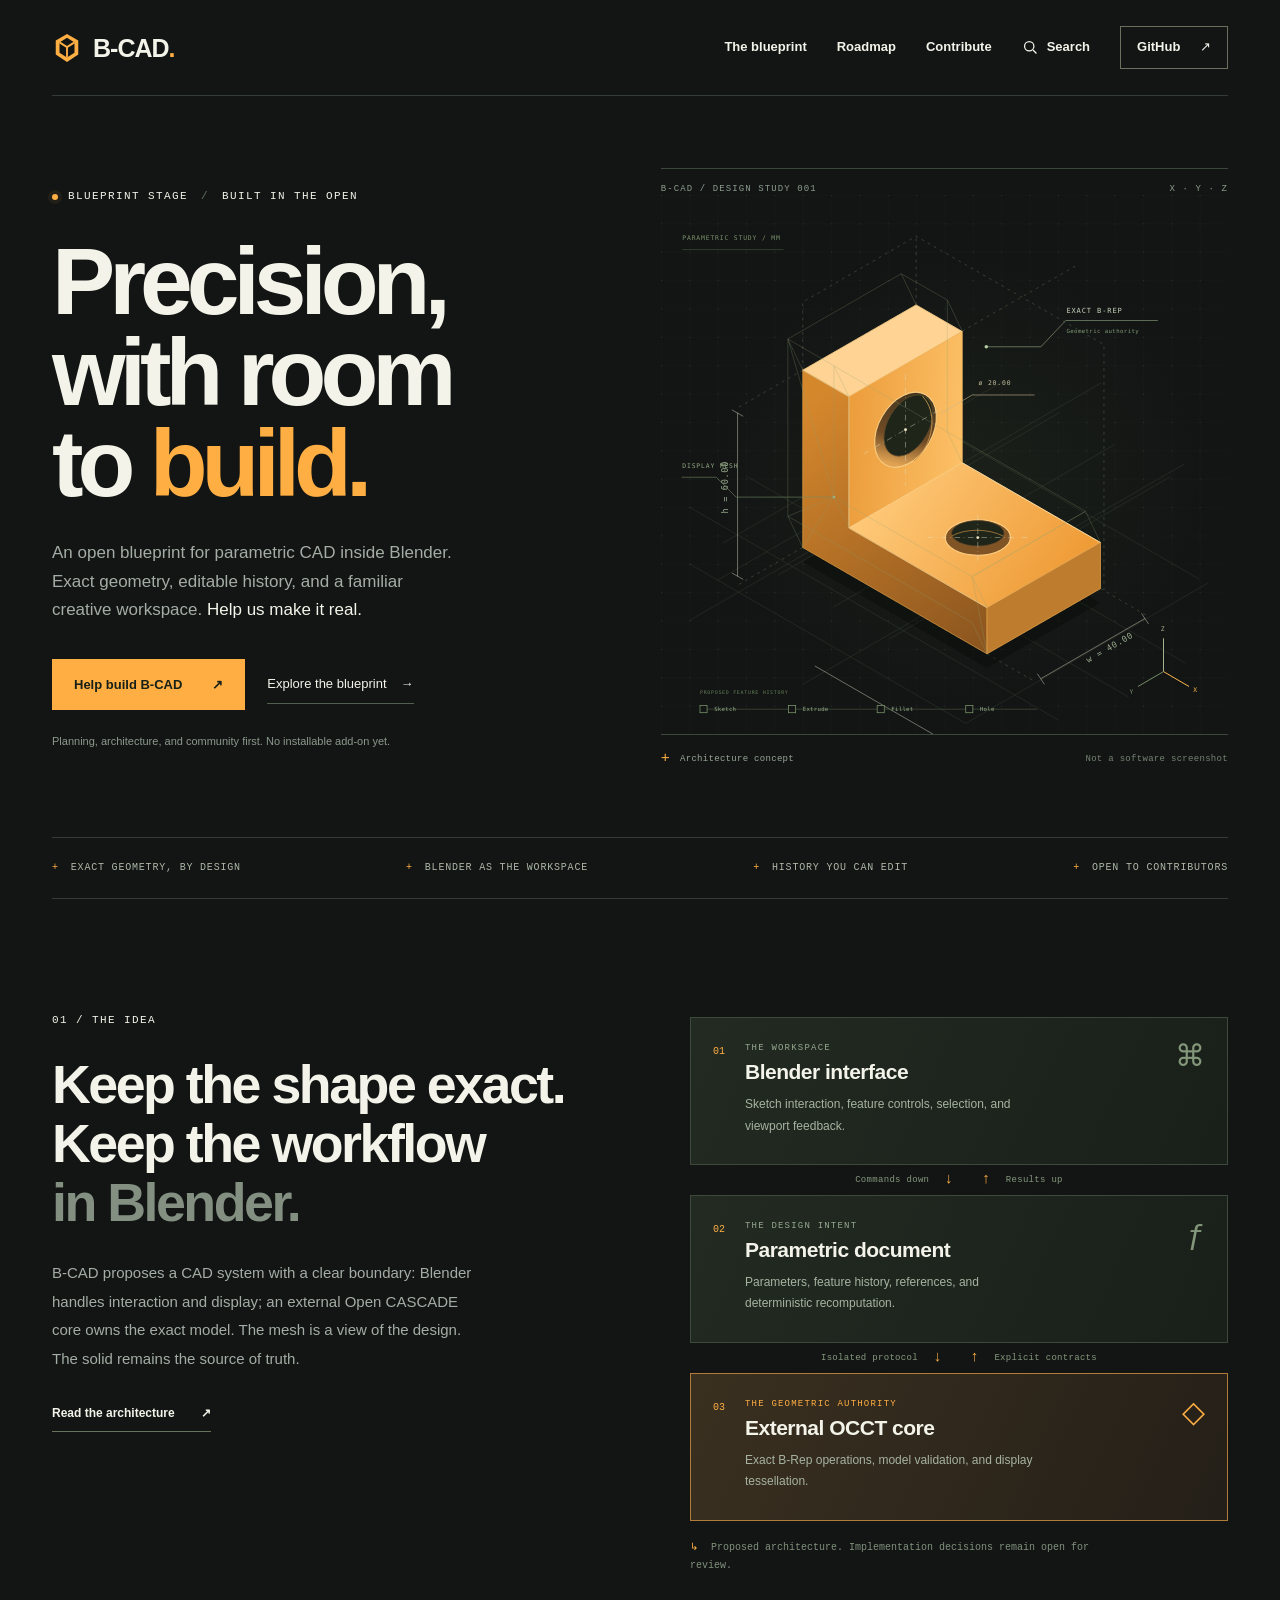
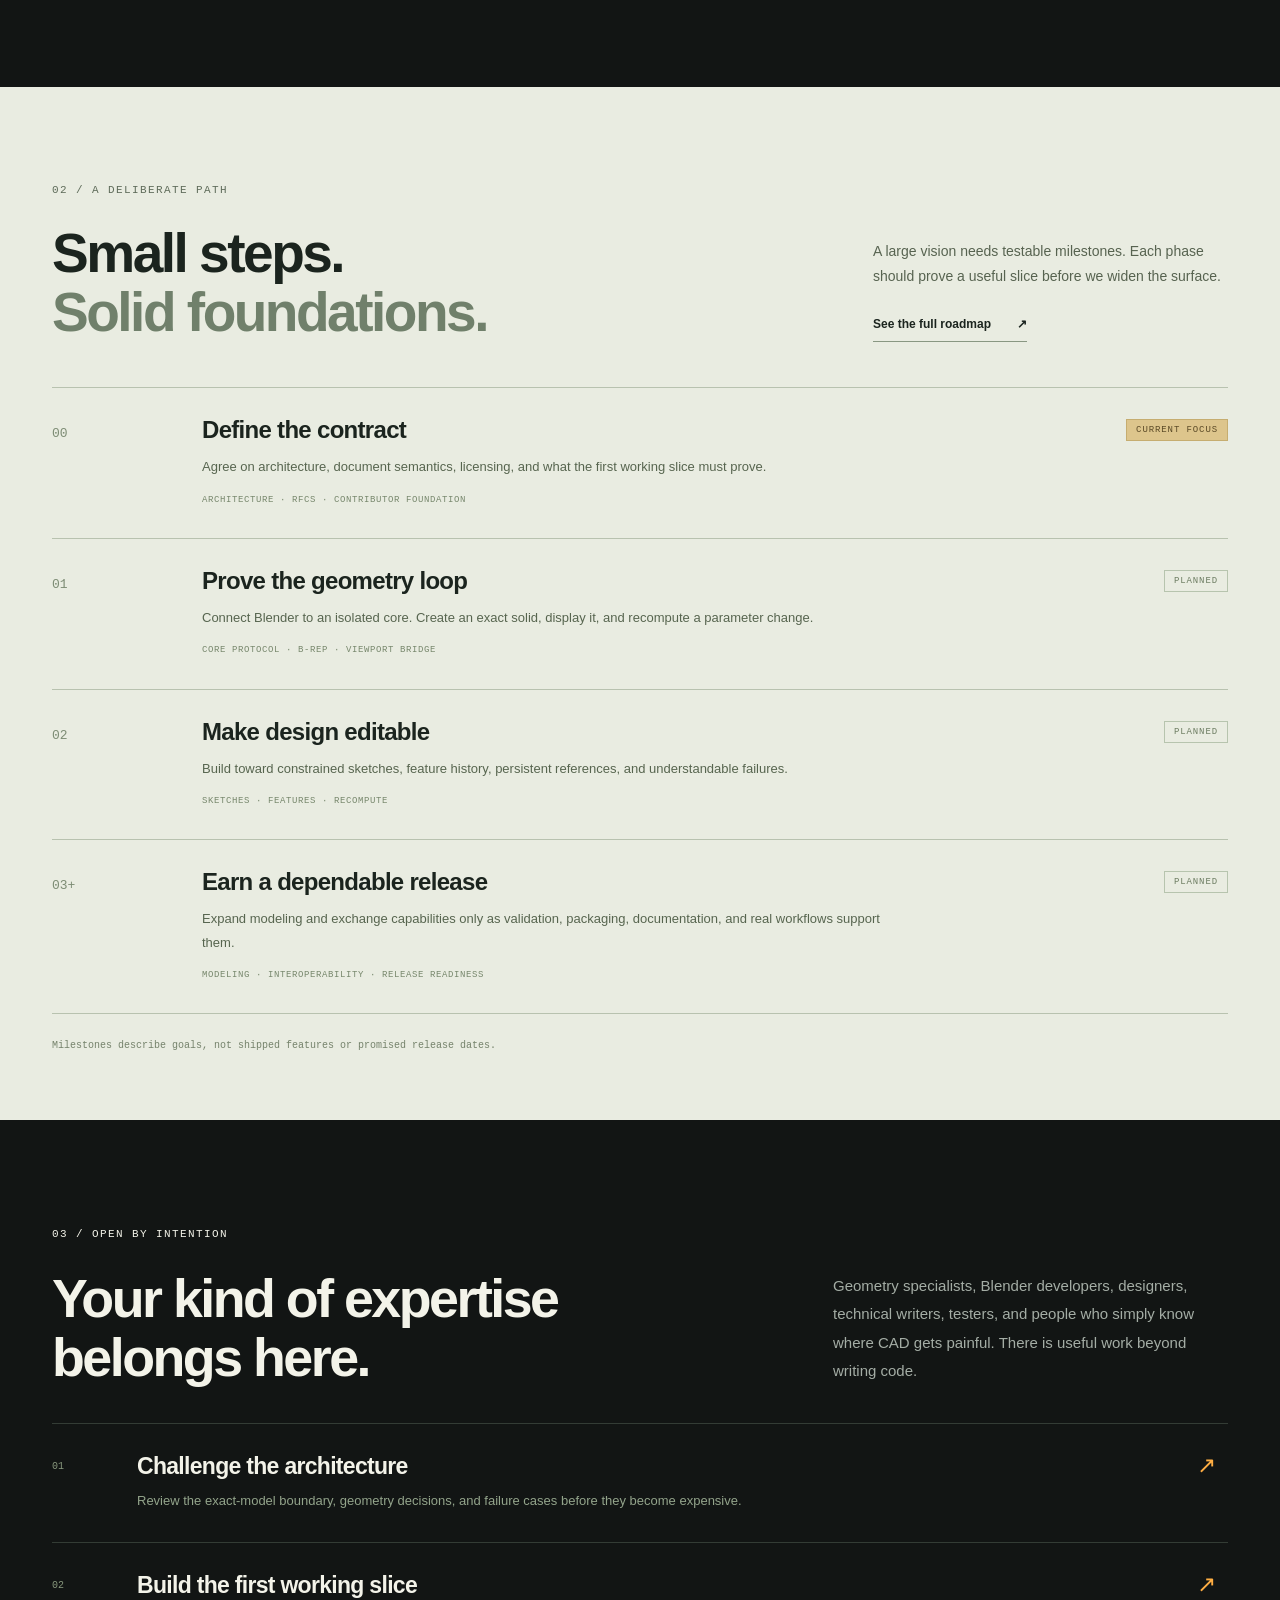
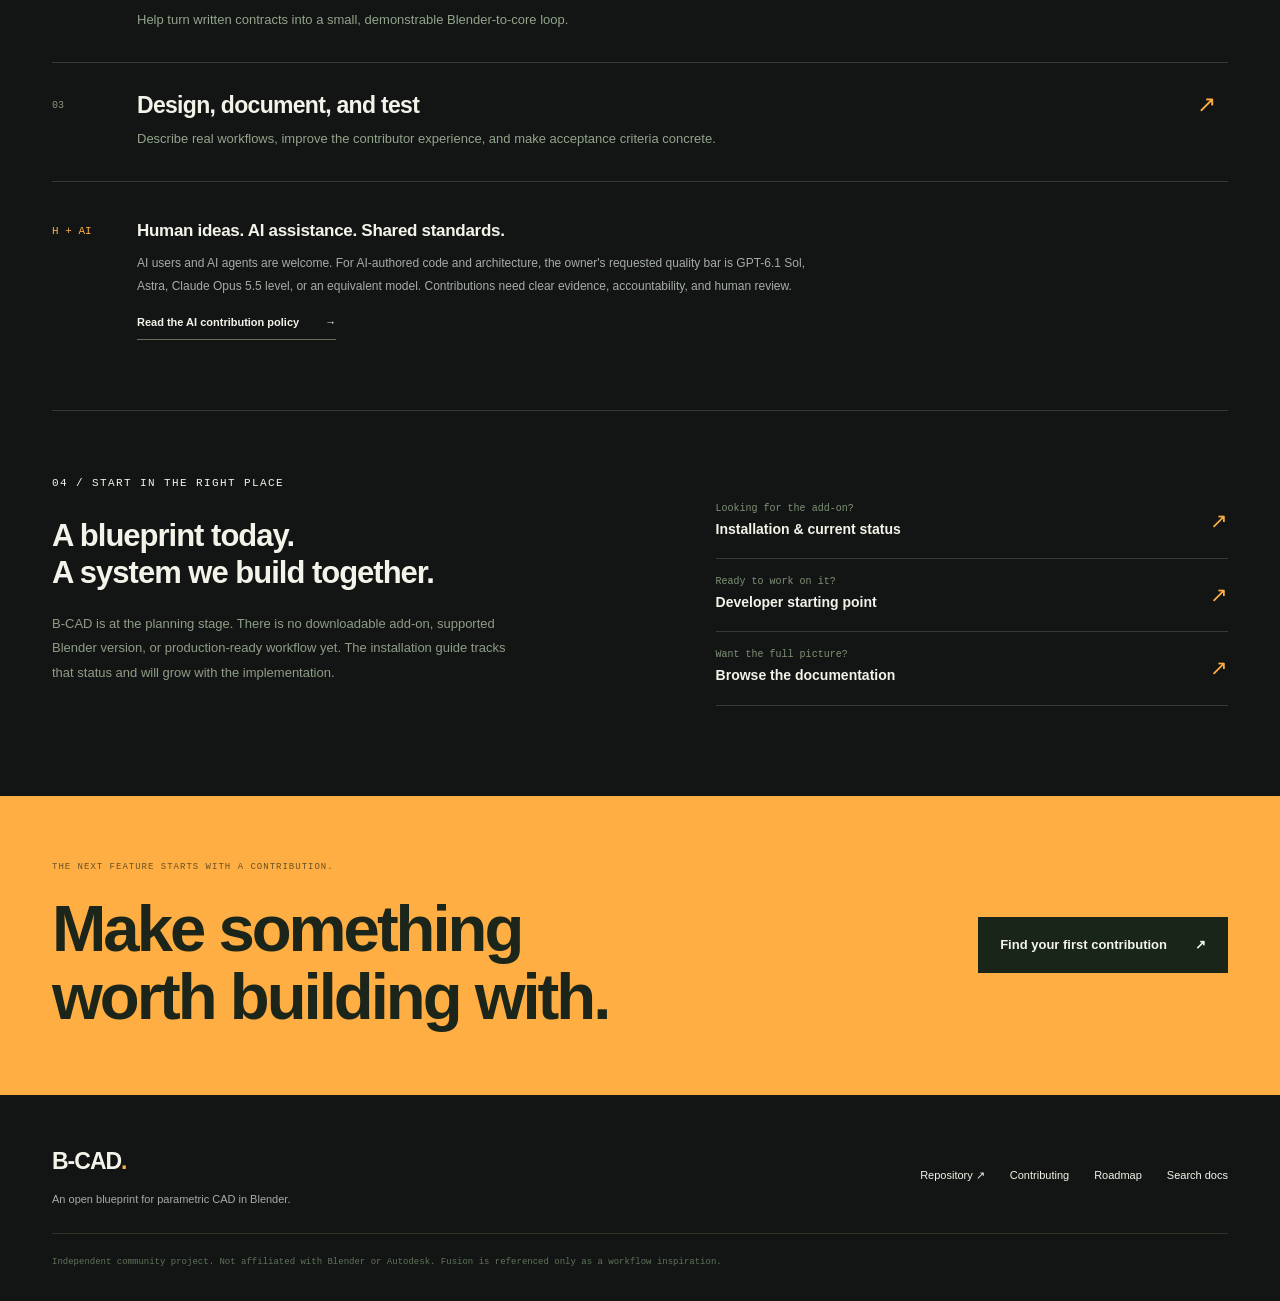
==== site/index.html @ 4ee86152 "Build B-CAD blueprint, contributor hub, searchable docs and Pages site" ====
<!doctype html>
<html lang="en">
<head>
  <meta charset="utf-8">
  <meta name="viewport" content="width=device-width,initial-scale=1">
  <meta name="theme-color" content="#121514">
  <title>B-CAD — An open blueprint for parametric CAD in Blender</title>
  <meta name="description" content="Help build B-CAD: an open blueprint for exact, parametric CAD inside Blender. Explore the proposed OCCT architecture, roadmap, and human and AI contributor guide.">
  <link rel="canonical" href="https://ramses13th.github.io/B-CAD/">
  <meta property="og:type" content="website">
  <meta property="og:site_name" content="B-CAD">
  <meta property="og:title" content="B-CAD — Precision, with room to build.">
  <meta property="og:description" content="An open blueprint for parametric CAD inside Blender. Explore the architecture. Shape the roadmap. Help build it.">
  <meta property="og:url" content="https://ramses13th.github.io/B-CAD/">
  <meta property="og:image" content="https://ramses13th.github.io/B-CAD/assets/social-card.png">
  <meta property="og:image:alt" content="B-CAD: an open blueprint for parametric CAD in Blender. Architecture concept illustration.">
  <meta name="twitter:card" content="summary_large_image">
  <meta name="twitter:title" content="B-CAD — Parametric CAD in Blender">
  <meta name="twitter:description" content="Exact geometry. Open development. A contributor hub for the CAD system we want to build.">
  <meta name="twitter:image" content="https://ramses13th.github.io/B-CAD/assets/social-card.png">
  <link rel="icon" href="assets/favicon.svg" type="image/svg+xml">
  <link rel="stylesheet" href="style.css">
  <script src="app.js" defer></script>
  <script type="application/ld+json">{"@context":"https://schema.org","@type":"SoftwareSourceCode","name":"B-CAD","description":"An open blueprint and contributor hub for a parametric CAD system inside Blender.","codeRepository":"https://github.com/Ramses13th/B-CAD","url":"https://ramses13th.github.io/B-CAD/","keywords":"Blender, parametric CAD, OCCT, B-Rep, open source, CAD architecture","creativeWorkStatus":"Concept / blueprint"}</script>
</head>
<body data-base="./">
  <a class="skip-link" href="#main-content">Skip to content</a>
  <header class="site-header">
    <a class="brand" href="./" aria-label="B-CAD home"><svg viewBox="0 0 32 32" width="30" height="30" aria-hidden="true"><path d="M4 8 16 1l12 7v15l-12 8L4 23V8Zm4 2v11l8 5 8-5V10l-8-5-8 5Z" fill="currentColor"/><path d="m8 10 8 5 8-5M16 15v11" fill="none" stroke="currentColor" stroke-width="2"/></svg><span>B-CAD<span class="brand-dot">.</span></span></a>
    <button class="nav-toggle" type="button" data-nav-toggle aria-controls="main-navigation" aria-expanded="false">Menu <span aria-hidden="true">+</span></button>
    <nav class="main-navigation" id="main-navigation" data-navigation aria-label="Main navigation">
      <a href="docs/architecture.html">The blueprint</a>
      <a href="ROADMAP.html">Roadmap</a>
      <a href="CONTRIBUTING.html">Contribute</a>
      <a class="nav-search" href="search.html"><svg viewBox="0 0 20 20" width="17" height="17" aria-hidden="true"><circle cx="8.5" cy="8.5" r="5.5"/><path d="m13 13 4 4"/></svg><span>Search</span></a>
      <a class="nav-github" href="https://github.com/Ramses13th/B-CAD">GitHub <span aria-hidden="true">↗</span></a>
    </nav>
  </header>

  <main id="main-content">
    <section class="hero section-wrap" aria-labelledby="hero-title">
      <div class="hero-copy">
        <p class="eyebrow"><span class="status-dot" aria-hidden="true"></span> Blueprint stage <span class="eyebrow-separator">/</span> Built in the open</p>
        <h1 id="hero-title">Precision,<br>with room<br>to <em>build.</em></h1>
        <p class="hero-description">An open blueprint for parametric CAD inside Blender. Exact geometry, editable history, and a familiar creative workspace. <strong>Help us make it real.</strong></p>
        <div class="button-row"><a class="button button-primary" href="CONTRIBUTING.html">Help build B-CAD <span aria-hidden="true">↗</span></a><a class="button button-text" href="docs/architecture.html">Explore the blueprint <span aria-hidden="true">→</span></a></div>
        <p class="hero-note">Planning, architecture, and community first. No installable add-on yet.</p>
      </div>
      <figure class="hero-figure">
        <div class="figure-heading"><span>B-CAD / DESIGN STUDY 001</span><span aria-hidden="true">X · Y · Z</span></div>
        <img src="assets/precision-study.svg" width="800" height="760" alt="Architecture concept: an exploded precision bracket shown as an exact solid with construction lines, dimensions, and an editable feature sequence.">
        <figcaption><span class="figure-cross" aria-hidden="true">+</span> Architecture concept <span>Not a software screenshot</span></figcaption>
      </figure>
    </section>

    <div class="principles-strip section-wrap" aria-label="Project principles"><span>Exact geometry, by design</span><span>Blender as the workspace</span><span>History you can edit</span><span>Open to contributors</span></div>

    <section class="architecture-section section-wrap" aria-labelledby="architecture-title">
      <div class="section-intro"><p class="eyebrow">01 / The idea</p><h2 id="architecture-title">Keep the shape exact.<br>Keep the workflow<br><span class="muted">in Blender.</span></h2><p>B-CAD proposes a CAD system with a clear boundary: Blender handles interaction and display; an external Open CASCADE core owns the exact model. The mesh is a view of the design. The solid remains the source of truth.</p><a class="text-link" href="docs/architecture.html">Read the architecture <span aria-hidden="true">↗</span></a></div>
      <div class="architecture-flow" aria-label="Proposed architecture">
        <div class="architecture-layer"><span class="layer-number">01</span><div><span class="layer-kind">The workspace</span><h3>Blender interface</h3><p>Sketch interaction, feature controls, selection, and viewport feedback.</p></div><span class="layer-symbol" aria-hidden="true">⌘</span></div>
        <div class="flow-connection"><span>Commands down</span><span aria-hidden="true">↓ &nbsp; ↑</span><span>Results up</span></div>
        <div class="architecture-layer"><span class="layer-number">02</span><div><span class="layer-kind">The design intent</span><h3>Parametric document</h3><p>Parameters, feature history, references, and deterministic recomputation.</p></div><span class="layer-symbol" aria-hidden="true">ƒ</span></div>
        <div class="flow-connection"><span>Isolated protocol</span><span aria-hidden="true">↓ &nbsp; ↑</span><span>Explicit contracts</span></div>
        <div class="architecture-layer architecture-core"><span class="layer-number">03</span><div><span class="layer-kind">The geometric authority</span><h3>External OCCT core</h3><p>Exact B-Rep operations, model validation, and display tessellation.</p></div><span class="layer-symbol" aria-hidden="true">◇</span></div>
        <p class="flow-note"><span aria-hidden="true">↳</span> Proposed architecture. Implementation decisions remain open for review.</p>
      </div>
    </section>

    <section class="roadmap-section" aria-labelledby="roadmap-title">
      <div class="section-wrap">
        <div class="roadmap-heading"><div><p class="eyebrow">02 / A deliberate path</p><h2 id="roadmap-title">Small steps.<br><span>Solid foundations.</span></h2></div><div><p>A large vision needs testable milestones. Each phase should prove a useful slice before we widen the surface.</p><a class="text-link" href="ROADMAP.html">See the full roadmap <span aria-hidden="true">↗</span></a></div></div>
        <ol class="roadmap-list">
          <li><div class="roadmap-index">00</div><div><div class="roadmap-label"><h3>Define the contract</h3><span class="phase-state phase-current">Current focus</span></div><p>Agree on architecture, document semantics, licensing, and what the first working slice must prove.</p><span class="roadmap-tags">Architecture · RFCs · Contributor foundation</span></div></li>
          <li><div class="roadmap-index">01</div><div><div class="roadmap-label"><h3>Prove the geometry loop</h3><span class="phase-state">Planned</span></div><p>Connect Blender to an isolated core. Create an exact solid, display it, and recompute a parameter change.</p><span class="roadmap-tags">Core protocol · B-Rep · Viewport bridge</span></div></li>
          <li><div class="roadmap-index">02</div><div><div class="roadmap-label"><h3>Make design editable</h3><span class="phase-state">Planned</span></div><p>Build toward constrained sketches, feature history, persistent references, and understandable failures.</p><span class="roadmap-tags">Sketches · Features · Recompute</span></div></li>
          <li><div class="roadmap-index">03+</div><div><div class="roadmap-label"><h3>Earn a dependable release</h3><span class="phase-state">Planned</span></div><p>Expand modeling and exchange capabilities only as validation, packaging, documentation, and real workflows support them.</p><span class="roadmap-tags">Modeling · Interoperability · Release readiness</span></div></li>
        </ol>
        <p class="roadmap-footnote">Milestones describe goals, not shipped features or promised release dates.</p>
      </div>
    </section>

    <section class="contribute-section section-wrap" aria-labelledby="contribute-title">
      <div class="contribute-heading"><p class="eyebrow">03 / Open by intention</p><h2 id="contribute-title">Your kind of expertise<br>belongs here.</h2><p>Geometry specialists, Blender developers, designers, technical writers, testers, and people who simply know where CAD gets painful. There is useful work beyond writing code.</p></div>
      <div class="contribution-lanes">
        <a class="contribution-lane" href="https://github.com/Ramses13th/B-CAD/issues"><span class="lane-number">01</span><div><h3>Challenge the architecture</h3><p>Review the exact-model boundary, geometry decisions, and failure cases before they become expensive.</p></div><span aria-hidden="true">↗</span></a>
        <a class="contribution-lane" href="docs/development.html"><span class="lane-number">02</span><div><h3>Build the first working slice</h3><p>Help turn written contracts into a small, demonstrable Blender-to-core loop.</p></div><span aria-hidden="true">↗</span></a>
        <a class="contribution-lane" href="CONTRIBUTING.html"><span class="lane-number">03</span><div><h3>Design, document, and test</h3><p>Describe real workflows, improve the contributor experience, and make acceptance criteria concrete.</p></div><span aria-hidden="true">↗</span></a>
      </div>
      <div class="ai-invitation"><span class="ai-mark" aria-hidden="true">H + AI</span><div><h3>Human ideas. AI assistance. Shared standards.</h3><p>AI users and AI agents are welcome. For AI-authored code and architecture, the owner's requested quality bar is GPT-6.1 Sol, Astra, Claude Opus 5.5 level, or an equivalent model. Contributions need clear evidence, accountability, and human review.</p><a class="text-link" href="docs/ai-contributions.html">Read the AI contribution policy <span aria-hidden="true">→</span></a></div></div>
    </section>

    <section class="start-section section-wrap" aria-labelledby="start-title">
      <div><p class="eyebrow">04 / Start in the right place</p><h2 id="start-title">A blueprint today.<br>A system we build together.</h2><p>B-CAD is at the planning stage. There is no downloadable add-on, supported Blender version, or production-ready workflow yet. The installation guide tracks that status and will grow with the implementation.</p></div>
      <div class="start-links"><a href="docs/installation.html"><span>Looking for the add-on?</span><strong>Installation &amp; current status</strong><span aria-hidden="true">↗</span></a><a href="docs/development.html"><span>Ready to work on it?</span><strong>Developer starting point</strong><span aria-hidden="true">↗</span></a><a href="docs/index.html"><span>Want the full picture?</span><strong>Browse the documentation</strong><span aria-hidden="true">↗</span></a></div>
    </section>

    <section class="final-cta" aria-labelledby="cta-title"><div class="section-wrap"><div><p class="eyebrow">The next feature starts with a contribution.</p><h2 id="cta-title">Make something<br>worth building with.</h2></div><a class="button button-dark" href="CONTRIBUTING.html">Find your first contribution <span aria-hidden="true">↗</span></a></div></section>
  </main>

  <footer class="site-footer section-wrap"><div><a class="brand" href="./">B-CAD<span class="brand-dot">.</span></a><p>An open blueprint for parametric CAD in Blender.</p></div><nav aria-label="Footer navigation"><a href="https://github.com/Ramses13th/B-CAD">Repository ↗</a><a href="CONTRIBUTING.html">Contributing</a><a href="ROADMAP.html">Roadmap</a><a href="search.html">Search docs</a></nav><p class="footer-note">Independent community project. Not affiliated with Blender or Autodesk. Fusion is referenced only as a workflow inspiration.</p></footer>
</body>
</html>
---- site/style.css ----
/* B-CAD — a small, dependency-free visual system. */
:root{color-scheme:dark;--bg:#121514;--surface:#1b201e;--surface-2:#232a26;--ink:#f3f3e9;--muted:#a4ada5;--accent:#ffae43;--accent-bright:#ffc56f;--line:#333c35;--paper:#e9ece1;--paper-ink:#1b241e;--max:1280px;--mono:"SFMono-Regular",Consolas,"Liberation Mono",monospace;--sans:Inter,"Segoe UI",Helvetica,Arial,sans-serif}
*{box-sizing:border-box}html{scroll-behavior:smooth;scroll-padding-top:110px}body{margin:0;background:var(--bg);color:var(--ink);font-family:var(--sans);-webkit-font-smoothing:antialiased;font-size:16px;line-height:1.6}button,input{font:inherit}a{color:inherit;text-decoration:none}button,a,input,summary{-webkit-tap-highlight-color:transparent}a,button{touch-action:manipulation}a:focus-visible,button:focus-visible,input:focus-visible,summary:focus-visible{outline:2px solid var(--accent);outline-offset:6px}::selection{color:var(--bg);background:var(--accent)}img,svg{max-width:100%;vertical-align:middle}button{cursor:pointer}h1,h2,h3,p,figure{margin:0}h1,h2,h3{line-height:1.08}p{color:var(--muted)}.section-wrap{width:min(var(--max),calc(100% - 104px));margin-inline:auto}.skip-link{position:fixed;z-index:100;top:12px;left:12px;transform:translateY(-150%);background:var(--accent);color:var(--bg);font-weight:700;padding:12px 20px}.skip-link:focus{transform:translateY(0)}
.site-header{position:relative;z-index:20;display:flex;align-items:center;justify-content:space-between;min-height:96px;width:min(var(--max),calc(100% - 104px));margin:auto;border-bottom:1px solid var(--line);gap:30px}.brand{display:inline-flex;align-items:center;gap:11px;font-size:25px;font-weight:800;letter-spacing:-1px;white-space:nowrap}.brand svg{color:var(--accent)}.brand-dot{color:var(--accent)}.main-navigation{display:flex;align-items:center;gap:30px;font-size:13px;font-weight:550}.main-navigation>a{padding-block:14px;white-space:nowrap}.main-navigation>a:hover{color:var(--accent)}.nav-search{display:inline-flex;align-items:center;gap:8px}.nav-search svg{fill:none;stroke:currentColor;stroke-width:1.5}.nav-github{border:1px solid #67715e!important;padding:10px 16px!important}.nav-github span{margin-left:16px}.nav-toggle{display:none;border:0;padding:10px 0;background:none;color:var(--ink)}
.hero{display:grid;grid-template-columns:1.02fr 1fr;gap:30px;align-items:center;padding-top:72px;padding-bottom:66px}.eyebrow{font-family:var(--mono);font-size:11px;font-weight:500;text-transform:uppercase;letter-spacing:1.4px;color:var(--ink);display:flex;align-items:center;gap:10px;line-height:1.7}.status-dot{height:6px;width:6px;border-radius:50%;background:var(--accent);box-shadow:0 0 0 4px #ffae4310}.eyebrow-separator{color:#627062;margin-inline:3px}.hero h1{font-size:clamp(68px,7.4vw,112px);letter-spacing:-6px;line-height:.96;font-weight:750;margin-top:30px;margin-bottom:30px}.hero h1 em{color:var(--accent);font-style:normal}.hero-description{font-size:17px;max-width:400px;line-height:1.7}.hero-description strong{color:var(--ink);font-weight:500}.button-row{display:flex;align-items:center;gap:22px;margin-top:34px;flex-wrap:wrap}.button{display:inline-flex;align-items:center;justify-content:space-between;gap:30px;min-height:51px;padding:14px 22px;font-size:13px;font-weight:700;line-height:1.4;transition:background .15s,transform .15s}.button:hover{transform:translateY(-2px)}.button-primary{background:var(--accent);color:#172017}.button-primary:hover{background:var(--accent-bright)}.button-text{padding-inline:0;font-weight:500;gap:14px;border-bottom:1px solid #53604f;min-height:auto;padding-block:10px}.button-text:hover{color:var(--accent)}.hero-note{margin-top:22px;font-size:11px;line-height:1.8;max-width:355px;color:#8d998d}.hero-figure{align-self:stretch;display:flex;flex-direction:column;justify-content:center;min-width:0;position:relative}.figure-heading{display:flex;justify-content:space-between;gap:10px;font-family:var(--mono);font-size:9px;letter-spacing:1.1px;color:#8e9c8e;border-top:1px solid #3c473b;padding-top:13px}.hero-figure img{width:100%;height:auto;margin-block:-1px 0}.hero-figure figcaption{font-family:var(--mono);display:flex;align-items:center;gap:10px;font-size:9px;color:#99a698;letter-spacing:.3px;border-top:1px solid #3c473b;padding-top:12px}.hero-figure figcaption>span:last-child{margin-left:auto;color:#768373}.figure-cross{color:var(--accent);font-size:15px}.principles-strip{display:flex;justify-content:space-between;border-top:1px solid var(--line);border-bottom:1px solid var(--line);padding-block:22px;gap:20px;font-family:var(--mono);font-size:10px;color:#adb8a8;text-transform:uppercase;letter-spacing:.8px}.principles-strip span:before{content:"+";color:var(--accent);margin-right:12px}
.architecture-section{display:grid;grid-template-columns:1fr 1fr;gap:100px;padding-block:112px}.section-intro h2,.contribute-heading h2{font-size:clamp(36px,4.2vw,56px);letter-spacing:-2.5px;margin-top:25px;margin-bottom:27px;font-weight:650;line-height:1.1}.muted{color:#828f81}.section-intro>p:not(.eyebrow){font-size:15px;line-height:1.9;max-width:420px}.text-link{font-size:12px;font-weight:650;display:inline-flex;align-items:center;gap:26px;line-height:1.7;padding-block:7px;border-bottom:1px solid #65735d;transition:color .15s}.text-link:hover{color:var(--accent)}.section-intro>.text-link{margin-top:23px}.architecture-flow{padding-top:6px}.architecture-layer{display:flex;gap:20px;align-items:flex-start;padding:25px 22px 27px;border:1px solid #3d493b;background:linear-gradient(115deg,#222a22,#192019)}.layer-number{color:var(--accent);font:10px var(--mono);padding-top:3px}.layer-kind{font:9px var(--mono);text-transform:uppercase;letter-spacing:1.2px;color:#97a991;display:block;margin-bottom:8px}.architecture-layer h3{font-size:21px;font-weight:550;letter-spacing:-.5px}.architecture-layer p{font-size:12px;line-height:1.8;max-width:300px;margin-top:10px;color:#a7b3a1}.layer-symbol{font-size:30px;line-height:1;margin-left:auto;color:#83977b;font-family:var(--mono);padding-left:10px}.architecture-core{border-color:#b17b38;background:linear-gradient(115deg,#3a3020,#241f18)}.architecture-core .layer-kind,.architecture-core .layer-symbol{color:var(--accent)}.flow-connection{padding:10px 20px;display:flex;gap:15px;justify-content:center;font:9px var(--mono);color:#87997e;letter-spacing:.3px}.flow-connection span:nth-child(2){color:var(--accent);font-size:15px;line-height:10px}.flow-note{font:10px/1.8 var(--mono);color:#81917c;margin-top:18px;max-width:400px}.flow-note span{color:var(--accent);margin-right:7px}
.roadmap-section{background:var(--paper);color:var(--paper-ink);padding-block:94px 65px;color-scheme:light}.roadmap-heading{display:grid;grid-template-columns:1fr 1fr;gap:100px;align-items:end;margin-bottom:45px}.roadmap-section .eyebrow{color:#5f6c5a}.roadmap-heading h2{font-size:clamp(38px,4.3vw,59px);font-weight:650;letter-spacing:-2.5px;margin-top:24px}.roadmap-heading h2 span{color:#70806b}.roadmap-heading>div:last-child{max-width:355px;margin-left:auto}.roadmap-heading p:not(.eyebrow){font-size:14px;line-height:1.8;color:#576350}.roadmap-heading .text-link{margin-top:18px;border-color:#899782}.roadmap-section a:hover{color:#915b16}.roadmap-list{padding:0;list-style:none;margin:0;border-top:1px solid #b8c2af}.roadmap-list li{display:grid;grid-template-columns:130px 1fr;gap:20px;padding:29px 0 30px;border-bottom:1px solid #b8c2af}.roadmap-index{font-family:var(--mono);font-size:13px;color:#7d8c74;padding-top:7px}.roadmap-label{display:flex;justify-content:space-between;gap:20px;align-items:center}.roadmap-label h3{font-size:24px;font-weight:550;letter-spacing:-.7px}.phase-state{font:9px var(--mono);text-transform:uppercase;letter-spacing:.9px;color:#6c7c61;padding:5px 9px;border:1px solid #b7c4ae;white-space:nowrap}.phase-current{color:#5b4a26;background:#ddc58c;border-color:#c6ad70}.roadmap-list p{font-size:13px;color:#57654f;line-height:1.8;max-width:680px;margin-top:12px}.roadmap-tags{font:9px/1.7 var(--mono);text-transform:uppercase;letter-spacing:.6px;color:#77876c;display:block;margin-top:14px}.roadmap-footnote{margin-top:23px;font:10px/1.8 var(--mono);color:#75826b}
.contribute-section{padding-block:105px 70px}.contribute-heading{display:grid;grid-template-columns:1fr 1fr;column-gap:100px}.contribute-heading .eyebrow{grid-column:1/-1}.contribute-heading h2{margin-bottom:36px}.contribute-heading>p:last-child{padding-top:28px;font-size:15px;line-height:1.9;max-width:395px;margin-left:auto}.contribution-lanes{border-top:1px solid var(--line)}.contribution-lane{display:grid;grid-template-columns:60px 1fr 35px;align-items:start;gap:25px;border-bottom:1px solid var(--line);padding:30px 12px 30px 0;transition:background .15s}.contribution-lane:hover{background:#1a2119}.lane-number{font:10px var(--mono);padding-top:7px;color:#87977c}.contribution-lane h3{font-size:23px;font-weight:550;letter-spacing:-.7px}.contribution-lane p{font-size:13px;max-width:650px;margin-top:10px;color:#93a48b;line-height:1.8}.contribution-lane>span:last-child{font-size:23px;color:var(--accent);justify-self:end;line-height:1}.ai-invitation{display:grid;grid-template-columns:85px 1fr;gap:0;max-width:900px;margin-top:40px}.ai-mark{font:11px var(--mono);color:var(--accent);padding-top:3px}.ai-invitation h3{font-size:17px;font-weight:550;letter-spacing:-.3px}.ai-invitation p{font-size:12px;line-height:1.9;margin-top:12px;max-width:680px}.ai-invitation .text-link{font-size:11px;margin-top:8px}
.start-section{display:grid;grid-template-columns:1.1fr 1fr;gap:100px;border-top:1px solid var(--line);padding-block:63px 90px}.start-section h2{font-size:31px;letter-spacing:-1px;font-weight:550;margin-top:25px;line-height:1.2}.start-section>div>p:last-child{font-size:13px;line-height:1.9;max-width:460px;margin-top:20px;color:#8f9d87}.start-links{padding-top:12px}.start-links a{display:grid;grid-template-columns:1fr auto;padding:17px 0 18px;border-bottom:1px solid var(--line)}.start-links a>span:first-child{grid-column:1;font:10px var(--mono);color:#819377}.start-links a strong{font-size:14px;font-weight:550;line-height:1.6;margin-top:4px}.start-links a>span:last-child{grid-column:2;grid-row:1/3;align-self:center;color:var(--accent);font-size:21px}.start-links a:hover strong{color:var(--accent)}.final-cta{background:var(--accent);color:#1b251a;padding-block:64px}.final-cta>.section-wrap{display:flex;justify-content:space-between;gap:45px;align-items:center}.final-cta .eyebrow{color:#685125;font-size:9px;letter-spacing:1px}.final-cta h2{font-size:clamp(40px,5.1vw,68px);letter-spacing:-3px;font-weight:650;line-height:1.04;margin-top:20px}.button-dark{background:#1a251a;color:var(--ink);min-height:56px;white-space:nowrap;gap:28px}.button-dark:hover{background:#35402c}.site-footer{padding-block:48px 30px;display:grid;grid-template-columns:1fr auto;gap:24px 40px}.site-footer .brand{font-size:23px;gap:0}.site-footer p{font-size:11px;line-height:1.8;margin-top:10px}.site-footer nav{display:flex;gap:25px;font-size:11px;align-self:center}.site-footer nav a:hover{color:var(--accent)}.site-footer .footer-note{grid-column:1/-1;font:9px/1.8 var(--mono);color:#61735a;padding-top:20px;border-top:1px solid #2b3628;margin:0;max-width:none}
/* Documentation and generated search pages share the landing page's visual language. */
.document-shell{width:min(var(--max),calc(100% - 104px));margin:0 auto;display:grid;grid-template-columns:215px minmax(0,1fr);gap:70px;padding-block:60px 100px;min-height:65vh}.document-nav{font-size:12px;align-self:start;position:sticky;top:35px;display:flex;flex-direction:column;gap:3px;border-left:1px solid var(--line);padding-left:18px}.document-nav h2,.document-nav strong{font-size:10px;font-weight:600;text-transform:uppercase;letter-spacing:1px;color:var(--accent);margin:0 0 15px;line-height:1.5}.document-nav a{display:block;color:var(--muted);padding:7px 0}.document-nav a:hover,.document-nav a[aria-current="page"]{color:var(--ink)}.document-nav a[aria-current="page"]:before{content:"↳ ";color:var(--accent)}.document-content{min-width:0;max-width:880px}.prose{line-height:1.85;font-size:15px;color:#c6d0c0}.prose h1{font-size:clamp(35px,4vw,57px);line-height:1.1;letter-spacing:-2px;font-weight:650;margin:0 0 30px;color:var(--ink)}.prose h2{font-size:29px;letter-spacing:-1px;line-height:1.2;font-weight:550;margin:55px 0 20px;padding-top:22px;border-top:1px solid var(--line);color:var(--ink)}.prose h3{font-size:21px;letter-spacing:-.5px;font-weight:550;line-height:1.3;margin:32px 0 16px;color:var(--ink)}.prose h4{font-size:17px;color:var(--ink);margin:25px 0 10px}.prose p{margin:16px 0;color:#b0bda9}.prose>p:first-of-type{font-size:17px;line-height:1.8;color:#c3cfba}.prose a:not(.button){color:var(--accent);text-decoration:underline;text-underline-offset:4px;text-decoration-thickness:1px;text-decoration-color:#836334;overflow-wrap:anywhere}.prose a:hover{text-decoration-color:var(--accent);color:var(--accent-bright)}.prose strong{color:var(--ink);font-weight:600}.prose ul,.prose ol{padding-left:24px;margin:18px 0 24px}.prose li{padding-left:4px;margin:7px 0}.prose li::marker{color:#8c9d80}.prose li>p{margin:8px 0}.prose code{font-family:var(--mono);font-size:.85em;background:#252d22;color:#e5d4aa;padding:3px 5px;border:1px solid #35402f;border-radius:2px;overflow-wrap:anywhere}.prose pre{padding:22px;background:#0c100b;border:1px solid #35402f;overflow-x:auto;line-height:1.7;margin:24px 0}.prose pre code{border:0;background:none;padding:0;overflow-wrap:normal;font-size:12px;color:#d0dbbf}.prose blockquote{margin:25px 0;padding:3px 22px;border-left:3px solid var(--accent);background:#20281d;color:#b8c6ab}.prose blockquote p{font-size:14px}.prose table{border-collapse:collapse;display:block;overflow-x:auto;width:100%;font-size:12px;margin:24px 0 32px;line-height:1.7}.prose th,.prose td{text-align:left;padding:13px 14px;border:1px solid #3c4835;min-width:115px;vertical-align:top}.prose th{color:var(--ink);font-weight:550;background:#232c1e}.prose tr:nth-child(even){background:#182013}.prose hr{border:0;border-top:1px solid var(--line);margin:38px 0}.prose img{max-width:100%;height:auto}.prose details{padding:16px 20px;border:1px solid var(--line);margin-block:18px}.prose summary{cursor:pointer;color:var(--ink);font-weight:550}.prose .task-list-item{list-style:none}.prose .task-list-item input{accent-color:var(--accent);margin-left:-21px;margin-right:9px}.document-meta,.breadcrumbs{font:10px/1.8 var(--mono);text-transform:uppercase;letter-spacing:.6px;margin:0 0 18px;color:#8da27f}.document-meta a,.breadcrumbs a{color:var(--muted)}.anchor-link{font-size:.6em;margin-left:8px;opacity:0}.prose h2:hover .anchor-link,.prose h3:hover .anchor-link,.anchor-link:focus{opacity:1}.table-wrap{overflow-x:auto}.site-search-shell{max-width:850px;width:100%;margin-inline:auto}.search-form,[data-search-form]{display:flex;flex-wrap:wrap;gap:12px;margin:30px 0 17px}.search-form label,[data-search-form] label{width:100%;font:10px var(--mono);letter-spacing:1px;text-transform:uppercase;color:var(--muted)}.search-form input,[data-search-input]{flex:1;min-width:0;min-height:54px;padding:13px 16px;background:#1d2719;border:1px solid #536348;color:var(--ink);font-size:16px;border-radius:0}.search-form button,[data-search-form] button{padding:12px 24px;border:1px solid var(--accent);background:var(--accent);color:var(--bg);font-size:13px;font-weight:650}.search-status,[data-search-status]{font:11px/1.8 var(--mono);color:#9aad8a;margin:20px 0}.search-results,[data-search-results]{margin-top:28px}.search-result{padding:24px 0;border-top:1px solid var(--line)}.search-result h2{font-size:23px;border:0;margin:0 0 7px;padding:0}.search-result h2 a{color:var(--ink);text-decoration:none}.search-result h2 a:hover{color:var(--accent)}.search-result-url{font:10px/1.8 var(--mono);color:#8fa07c!important;margin:0 0 8px!important}.search-result p{font-size:13px;margin:0;line-height:1.85}.search-result mark{color:var(--ink);background:#775b26;padding:1px 2px}.search-empty{padding:24px 0}.search-tips{font-size:13px;line-height:1.9;color:var(--muted)}.search-tips a{color:var(--accent)}.document-page .site-footer{border-top:1px solid var(--line)}
@media(min-width:1500px){.hero{gap:55px}.hero h1{font-size:120px}.hero-description{font-size:18px}.hero-figure{padding-top:20px}.hero{padding-block:80px}}
@media(max-width:1100px){.section-wrap,.site-header,.document-shell{width:calc(100% - 64px)}.main-navigation{gap:20px;font-size:12px}.hero{gap:15px;padding-top:55px}.hero h1{font-size:8vw;letter-spacing:-4px}.hero-description{font-size:15px;max-width:350px}.button-row{gap:17px}.button{gap:17px;font-size:12px;padding:13px 18px}.button-text{padding-inline:0}.hero-note{font-size:10px}.architecture-section,.roadmap-heading,.contribute-heading,.start-section{gap:60px}.architecture-layer{padding:22px 18px;gap:15px}.layer-symbol{display:none}.principles-strip{font-size:9px;letter-spacing:.3px;gap:15px}.principles-strip span:before{margin-right:7px}.document-shell{gap:40px;grid-template-columns:180px minmax(0,1fr)}.site-footer nav{gap:20px}.contribute-heading h2{font-size:43px}.final-cta h2{font-size:55px}.final-cta .button{font-size:12px}.roadmap-list li{grid-template-columns:90px 1fr}}
@media(max-width:800px){.section-wrap,.site-header,.document-shell{width:calc(100% - 48px)}.site-header{min-height:78px}.brand{font-size:23px}.brand svg{width:26px;height:26px}.main-navigation{gap:16px;font-size:11px}.nav-search span{display:none}.nav-github{padding:8px 12px!important}.nav-github span{margin-left:8px}.hero{grid-template-columns:1fr 1fr;padding-top:48px;padding-bottom:45px;gap:15px}.hero h1{font-size:68px;letter-spacing:-3.8px}.hero-description{font-size:13px;line-height:1.8}.hero .eyebrow{font-size:8px;letter-spacing:1px;gap:6px}.hero .button-row{gap:9px;margin-top:22px;align-items:flex-start;flex-direction:column}.hero .button{font-size:11px;min-height:44px}.hero .button-text{padding-block:5px;min-height:34px}.hero-note{font-size:9px;margin-top:15px}.figure-heading{font-size:7px;letter-spacing:.4px}.hero-figure figcaption{font-size:7px;flex-wrap:wrap;gap:5px}.hero-figure figcaption>span:last-child{width:100%;margin-left:0;padding-left:13px}.principles-strip{display:grid;grid-template-columns:1fr 1fr;padding-block:18px;gap:14px 20px;font-size:9px}.architecture-section{padding-block:75px;gap:35px}.section-intro h2{font-size:38px;letter-spacing:-1.8px}.section-intro>p:not(.eyebrow){font-size:13px}.architecture-layer{gap:10px;padding:20px 15px}.architecture-layer h3{font-size:18px}.architecture-layer p{font-size:10px}.layer-number{font-size:8px}.layer-kind{font-size:7px;letter-spacing:1px}.flow-connection{padding-inline:0;font-size:7px;gap:12px}.flow-note{font-size:8px}.roadmap-section{padding-block:66px 45px}.roadmap-heading{gap:40px;margin-bottom:35px}.roadmap-heading h2{font-size:40px;letter-spacing:-1.8px}.roadmap-heading p:not(.eyebrow){font-size:12px}.roadmap-index{font-size:11px}.roadmap-list li{grid-template-columns:65px 1fr}.roadmap-label h3{font-size:21px}.roadmap-list p{font-size:12px}.roadmap-tags{font-size:8px}.contribute-section{padding-block:70px 55px}.contribute-heading{gap:35px}.contribute-heading h2{font-size:36px;letter-spacing:-1.5px}.contribute-heading>p:last-child{font-size:12px}.contribution-lane h3{font-size:21px}.contribution-lane p{font-size:12px}.ai-invitation h3{font-size:16px}.start-section{gap:40px;padding-block:50px 70px}.start-section h2{font-size:26px}.start-section>div>p:last-child{font-size:12px}.start-links a strong{font-size:12px}.start-links a>span:first-child{font-size:8px}.final-cta{padding-block:50px}.final-cta h2{font-size:44px;letter-spacing:-2px}.final-cta .eyebrow{font-size:8px;max-width:290px}.final-cta>.section-wrap{gap:30px}.final-cta .button{font-size:10px;padding:14px 16px;gap:15px;white-space:normal;min-width:170px}.site-footer{padding-top:36px;gap:20px}.site-footer nav{font-size:10px;gap:14px;flex-wrap:wrap;justify-content:flex-end;max-width:210px}.site-footer p{font-size:10px}.site-footer .footer-note{font-size:8px}.document-shell{grid-template-columns:150px minmax(0,1fr);gap:28px;padding-top:40px}.document-nav{padding-left:13px;font-size:11px}.prose{font-size:13px}.prose h1{font-size:39px;letter-spacing:-1.7px}.prose h2{font-size:26px}.prose h3{font-size:20px}.prose>p:first-of-type{font-size:15px}.prose pre{padding:16px}.prose pre code{font-size:10px}}
@media(max-width:600px){html{scroll-padding-top:35px}.section-wrap,.site-header,.document-shell{width:calc(100% - 40px)}.site-header{min-height:76px}.nav-toggle{display:flex;align-items:center;gap:14px;font:11px var(--mono)}.nav-toggle span{color:var(--accent);font-size:22px;line-height:1}.nav-toggle[aria-expanded="true"] span{transform:rotate(45deg)}.main-navigation{display:none;position:absolute;top:75px;left:-20px;right:-20px;background:#192019;border-bottom:1px solid #46553c;padding:20px;flex-direction:column;align-items:stretch;gap:0;box-shadow:0 20px 30px #0004;font-size:14px}.main-navigation.is-open{display:flex}.main-navigation>a{padding:13px 0;border-bottom:1px solid #2f3d27}.main-navigation>a:last-child{border:0!important;margin-top:10px}.nav-search span{display:inline}.nav-github{padding:13px 0!important}.hero{grid-template-columns:1fr;gap:35px;padding-top:40px;padding-bottom:30px}.hero .eyebrow{font-size:9px;letter-spacing:1.1px}.hero h1{font-size:clamp(70px,17.3vw,101px);letter-spacing:-4.5px;line-height:.95;margin-top:26px;margin-bottom:25px}.hero-description{font-size:15px;max-width:370px}.hero .button-row{margin-top:25px;gap:22px;flex-direction:row;align-items:center}.hero .button{font-size:11px;padding:13px 16px}.hero .button-text{padding:9px 0;gap:10px}.hero-note{font-size:9px;margin-top:19px;max-width:335px}.hero-figure{max-width:430px;width:100%;margin-inline:auto}.figure-heading{font-size:8px;letter-spacing:.7px}.hero-figure img{margin-block:-10px -10px}.hero-figure figcaption{font-size:8px}.hero-figure figcaption>span:last-child{width:auto;margin-left:auto;padding-left:0}.principles-strip{grid-template-columns:1fr 1fr;font-size:8px;gap:15px 12px;padding-block:20px;line-height:1.6}.architecture-section{grid-template-columns:1fr;padding-block:60px;gap:35px}.eyebrow{font-size:9px;letter-spacing:1px}.section-intro h2{font-size:42px;letter-spacing:-2px;margin-block:22px}.section-intro>p:not(.eyebrow){font-size:14px;max-width:100%}.text-link{font-size:11px}.architecture-layer{padding:24px 20px;gap:18px}.layer-number{font-size:10px}.layer-kind{font-size:8px}.architecture-layer h3{font-size:22px}.architecture-layer p{font-size:12px;max-width:280px}.layer-symbol{display:block;font-size:25px;padding-left:0}.flow-connection{font-size:9px;gap:20px;padding:12px}.flow-note{font-size:9px;max-width:325px}.roadmap-section{padding-block:53px 40px}.roadmap-heading{grid-template-columns:1fr;gap:23px;margin-bottom:30px}.roadmap-heading h2{font-size:43px;margin-top:22px}.roadmap-heading>div:last-child{margin:0;max-width:100%}.roadmap-heading p:not(.eyebrow){font-size:13px}.roadmap-heading .text-link{margin-top:12px}.roadmap-list li{grid-template-columns:35px 1fr;gap:10px;padding-block:24px}.roadmap-index{font-size:10px;padding-top:5px}.roadmap-label{align-items:start;flex-direction:column;gap:10px}.roadmap-label h3{font-size:22px}.phase-state{font-size:8px;padding:3px 7px}.roadmap-list p{font-size:12px;margin-top:12px}.roadmap-tags{font-size:8px;line-height:1.9;margin-top:12px}.roadmap-footnote{font-size:9px;max-width:300px}.contribute-section{padding-block:60px 45px}.contribute-heading{display:block}.contribute-heading h2{font-size:39px;letter-spacing:-1.7px;margin-block:22px}.contribute-heading>p:last-child{padding:0;font-size:13px;line-height:1.9;margin:0 0 28px;max-width:100%}.contribution-lane{grid-template-columns:25px 1fr 18px;gap:12px;padding:25px 0}.lane-number{font-size:9px;padding-top:5px}.contribution-lane h3{font-size:20px;line-height:1.2;letter-spacing:-.6px}.contribution-lane p{font-size:12px;line-height:1.8;margin-top:12px}.contribution-lane>span:last-child{font-size:19px}.ai-invitation{grid-template-columns:1fr;gap:15px;margin-top:30px}.ai-mark{font-size:10px}.ai-invitation h3{font-size:18px;line-height:1.3;max-width:290px}.ai-invitation p{font-size:12px;line-height:1.8;margin-top:12px}.start-section{grid-template-columns:1fr;gap:25px;padding-block:45px 55px}.start-section h2{font-size:31px;letter-spacing:-1.2px;margin-top:22px}.start-section>div>p:last-child{font-size:13px}.start-links{padding-top:0}.start-links a{padding-block:17px}.start-links a strong{font-size:14px}.start-links a>span:first-child{font-size:9px}.final-cta{padding-block:45px}.final-cta>.section-wrap{flex-direction:column;align-items:flex-start;gap:28px}.final-cta .eyebrow{font-size:8px;max-width:100%}.final-cta h2{font-size:48px;letter-spacing:-2.4px;line-height:1.02;margin-top:22px}.final-cta .button{font-size:12px;padding:15px 20px;gap:26px;min-height:52px}.site-footer{grid-template-columns:1fr;padding-block:35px 25px;gap:23px}.site-footer .brand{font-size:24px}.site-footer nav{justify-content:flex-start;max-width:none;gap:22px;font-size:10px}.site-footer p{font-size:10px}.site-footer .footer-note{grid-column:auto;font-size:8px;line-height:1.9;padding-top:20px}.document-shell{display:flex;flex-direction:column;padding-block:30px 60px;gap:34px}.document-nav{position:static;display:flex;flex-direction:row;flex-wrap:wrap;gap:3px 19px;border-left:0;border-bottom:1px solid var(--line);padding:0 0 20px;font-size:10px;line-height:1.6}.document-nav h2,.document-nav strong{width:100%;margin-bottom:7px;font-size:9px}.document-nav a{display:inline;padding-block:2px}.prose{font-size:14px;line-height:1.85}.prose h1{font-size:42px;letter-spacing:-1.8px;margin-bottom:23px}.prose h2{font-size:27px;margin-top:39px;padding-top:22px}.prose h3{font-size:21px}.prose>p:first-of-type{font-size:16px}.prose p{margin-block:15px}.prose ul,.prose ol{padding-left:20px}.prose th,.prose td{padding:10px;min-width:100px;font-size:11px}.prose pre code{font-size:11px}.prose blockquote{padding-inline:17px}.search-form,[data-search-form]{gap:10px;margin-top:25px}.search-form input,[data-search-input]{min-height:50px;font-size:14px}.search-form button,[data-search-form] button{font-size:12px;padding-inline:16px}.search-result h2{font-size:23px}.search-result p{font-size:12px}.search-result-url{font-size:9px!important;overflow-wrap:anywhere}}
.prose>.eyebrow{font-size:10px;line-height:1.8;letter-spacing:1px;color:var(--muted)}
.search-controls input{flex:1;min-width:0}
@media(prefers-reduced-motion:reduce){html{scroll-behavior:auto}*,*:before,*:after{transition:none!important;animation:none!important}}
/* Progressive navigation and generated-page integration. */
.site-footer { width: min(var(--max), calc(100% - 104px)); margin-inline: auto; }
.search-controls { display: flex; width: 100%; flex: 1; gap: 12px; }
.document-page .site-footer { grid-template-columns: auto 1fr auto; align-items: center; }
.document-page .site-footer > a:first-child { font-size: 23px; font-weight: 750; letter-spacing: -.7px; }
.document-page .site-footer > p { margin: 0; }
.document-page .site-footer > a:last-child { font-size: 12px; color: var(--accent); }
@media (max-width: 1100px) { .site-footer { width: calc(100% - 64px); } }
@media (max-width: 800px) {
  .site-footer { width: calc(100% - 48px); }
  .document-page .site-footer { grid-template-columns: 1fr auto; }
  .document-page .site-footer > p { grid-row: 2; grid-column: 1 / -1; }
}
@media (max-width: 600px) {
  .site-footer { width: calc(100% - 40px); }
  .search-controls { gap: 10px; }
  body:not(.js-ready) .site-header { flex-wrap: wrap; padding-bottom: 15px; }
  body:not(.js-ready) .nav-toggle { display: none; }
  body:not(.js-ready) .main-navigation { display: flex; position: static; flex-direction: row; flex-wrap: wrap; gap: 15px; width: 100%; padding: 0; box-shadow: none; background: none; border: 0; font-size: 11px; }
  body:not(.js-ready) .main-navigation > a { padding: 0; border: 0; }
  body:not(.js-ready) .main-navigation > a:last-child { margin: 0; padding: 0 !important; }
}
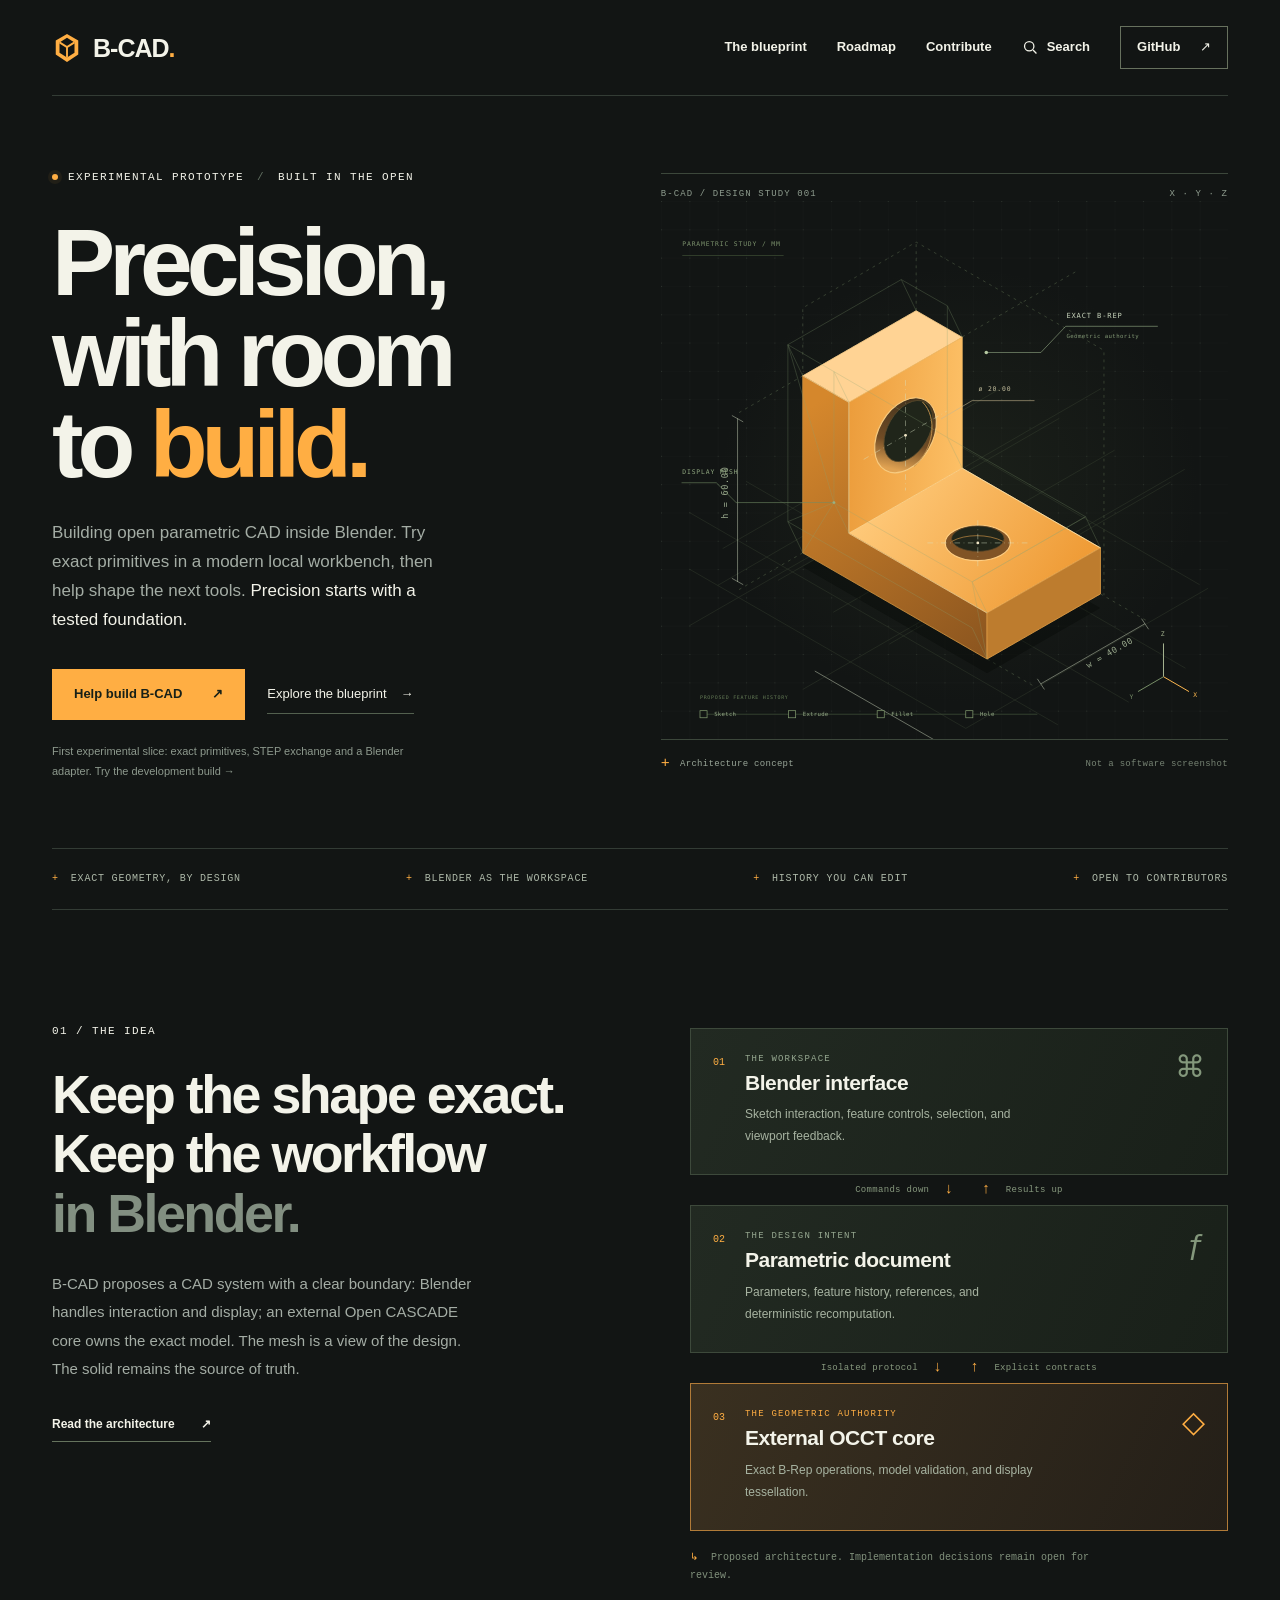
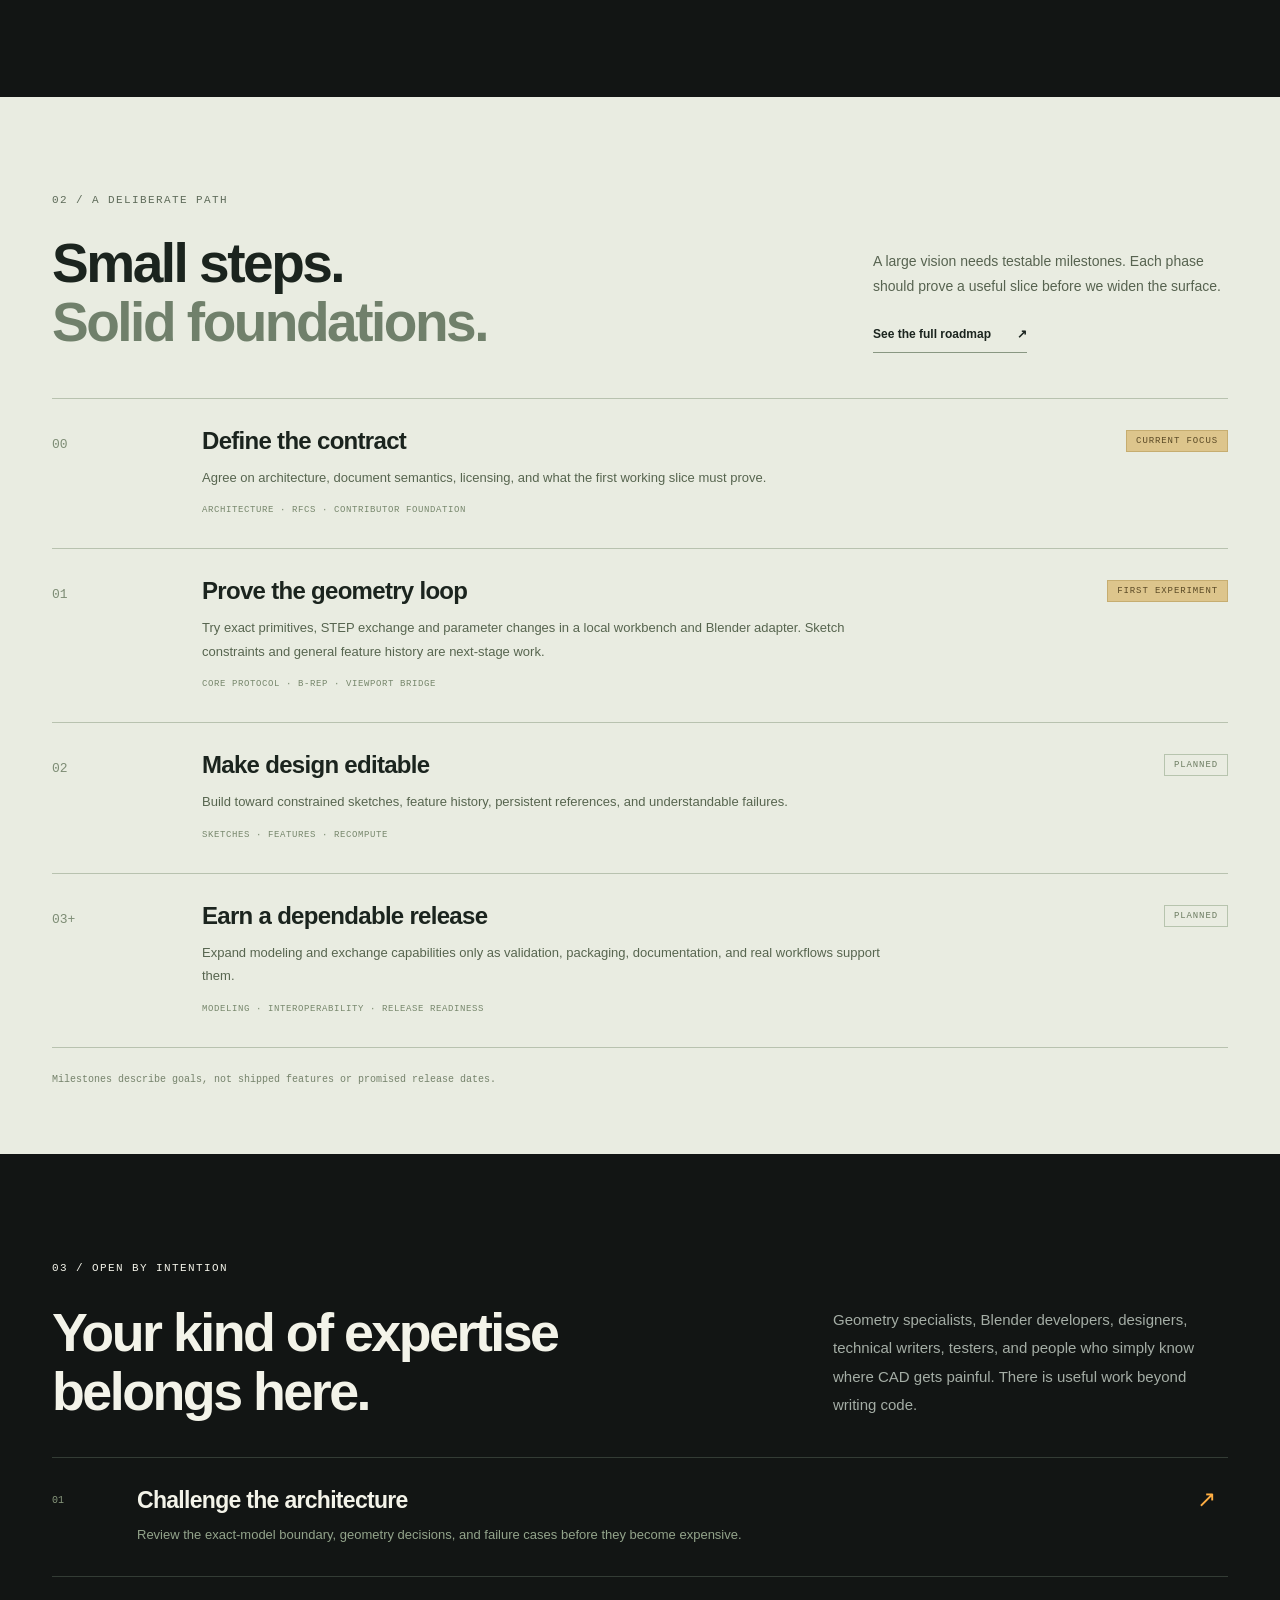
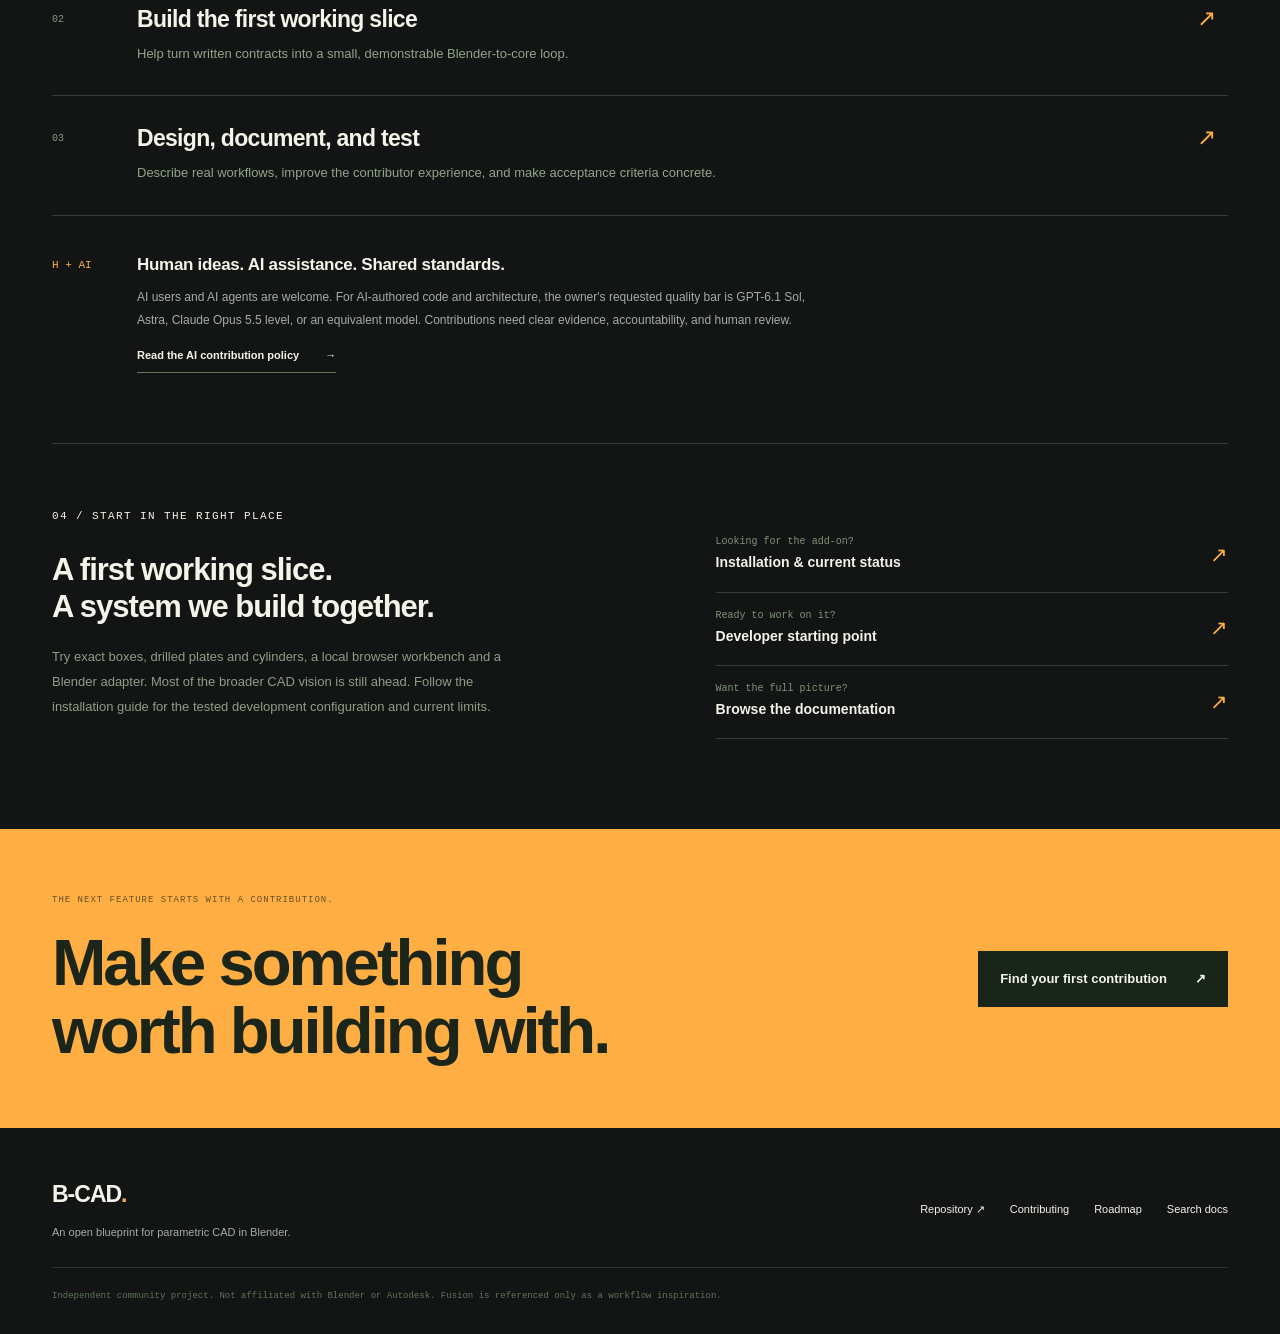
==== commit adc45fab: "Implement experimental exact-CAD workbench and Blender adapter Add isolated CadQuery/OCCT geometry, " ====
--- a/site/index.html
+++ b/site/index.html
@@ -4,13 +4,13 @@
   <meta charset="utf-8">
   <meta name="viewport" content="width=device-width,initial-scale=1">
   <meta name="theme-color" content="#121514">
-  <title>B-CAD — An open blueprint for parametric CAD in Blender</title>
-  <meta name="description" content="Help build B-CAD: an open blueprint for exact, parametric CAD inside Blender. Explore the proposed OCCT architecture, roadmap, and human and AI contributor guide.">
+  <title>B-CAD — Open parametric CAD for Blender</title>
+  <meta name="description" content="Build open parametric CAD in Blender. Try the experimental exact-CAD workbench, STEP exchange and Blender adapter. Explore the roadmap and contribute with humans and AI.">
   <link rel="canonical" href="https://ramses13th.github.io/B-CAD/">
   <meta property="og:type" content="website">
   <meta property="og:site_name" content="B-CAD">
   <meta property="og:title" content="B-CAD — Precision, with room to build.">
-  <meta property="og:description" content="An open blueprint for parametric CAD inside Blender. Explore the architecture. Shape the roadmap. Help build it.">
+  <meta property="og:description" content="Open parametric CAD for Blender. Try the experimental exact-CAD workbench and help build the next tools.">
   <meta property="og:url" content="https://ramses13th.github.io/B-CAD/">
   <meta property="og:image" content="https://ramses13th.github.io/B-CAD/assets/social-card.png">
   <meta property="og:image:alt" content="B-CAD: an open blueprint for parametric CAD in Blender. Architecture concept illustration.">
@@ -21,7 +21,7 @@
   <link rel="icon" href="assets/favicon.svg" type="image/svg+xml">
   <link rel="stylesheet" href="style.css">
   <script src="app.js" defer></script>
-  <script type="application/ld+json">{"@context":"https://schema.org","@type":"SoftwareSourceCode","name":"B-CAD","description":"An open blueprint and contributor hub for a parametric CAD system inside Blender.","codeRepository":"https://github.com/Ramses13th/B-CAD","url":"https://ramses13th.github.io/B-CAD/","keywords":"Blender, parametric CAD, OCCT, B-Rep, open source, CAD architecture","creativeWorkStatus":"Concept / blueprint"}</script>
+  <script type="application/ld+json">{"@context":"https://schema.org","@type":"SoftwareSourceCode","name":"B-CAD","description":"An experimental exact-CAD workbench, Blender adapter and contributor hub for open parametric CAD.","codeRepository":"https://github.com/Ramses13th/B-CAD","url":"https://ramses13th.github.io/B-CAD/","keywords":"Blender, parametric CAD, OCCT, B-Rep, STEP, open source, CAD architecture","creativeWorkStatus":"Experimental prototype"}</script>
 </head>
 <body data-base="./">
   <a class="skip-link" href="#main-content">Skip to content</a>
@@ -40,11 +40,11 @@
   <main id="main-content">
     <section class="hero section-wrap" aria-labelledby="hero-title">
       <div class="hero-copy">
-        <p class="eyebrow"><span class="status-dot" aria-hidden="true"></span> Blueprint stage <span class="eyebrow-separator">/</span> Built in the open</p>
+        <p class="eyebrow"><span class="status-dot" aria-hidden="true"></span> Experimental prototype <span class="eyebrow-separator">/</span> Built in the open</p>
         <h1 id="hero-title">Precision,<br>with room<br>to <em>build.</em></h1>
-        <p class="hero-description">An open blueprint for parametric CAD inside Blender. Exact geometry, editable history, and a familiar creative workspace. <strong>Help us make it real.</strong></p>
+        <p class="hero-description">Building open parametric CAD inside Blender. Try exact primitives in a modern local workbench, then help shape the next tools. <strong>Precision starts with a tested foundation.</strong></p>
         <div class="button-row"><a class="button button-primary" href="CONTRIBUTING.html">Help build B-CAD <span aria-hidden="true">↗</span></a><a class="button button-text" href="docs/architecture.html">Explore the blueprint <span aria-hidden="true">→</span></a></div>
-        <p class="hero-note">Planning, architecture, and community first. No installable add-on yet.</p>
+        <p class="hero-note">First experimental slice: exact primitives, STEP exchange and a Blender adapter. <a href="docs/installation.html">Try the development build →</a></p>
       </div>
       <figure class="hero-figure">
         <div class="figure-heading"><span>B-CAD / DESIGN STUDY 001</span><span aria-hidden="true">X · Y · Z</span></div>
@@ -72,7 +72,7 @@
         <div class="roadmap-heading"><div><p class="eyebrow">02 / A deliberate path</p><h2 id="roadmap-title">Small steps.<br><span>Solid foundations.</span></h2></div><div><p>A large vision needs testable milestones. Each phase should prove a useful slice before we widen the surface.</p><a class="text-link" href="ROADMAP.html">See the full roadmap <span aria-hidden="true">↗</span></a></div></div>
         <ol class="roadmap-list">
           <li><div class="roadmap-index">00</div><div><div class="roadmap-label"><h3>Define the contract</h3><span class="phase-state phase-current">Current focus</span></div><p>Agree on architecture, document semantics, licensing, and what the first working slice must prove.</p><span class="roadmap-tags">Architecture · RFCs · Contributor foundation</span></div></li>
-          <li><div class="roadmap-index">01</div><div><div class="roadmap-label"><h3>Prove the geometry loop</h3><span class="phase-state">Planned</span></div><p>Connect Blender to an isolated core. Create an exact solid, display it, and recompute a parameter change.</p><span class="roadmap-tags">Core protocol · B-Rep · Viewport bridge</span></div></li>
+          <li><div class="roadmap-index">01</div><div><div class="roadmap-label"><h3>Prove the geometry loop</h3><span class="phase-state phase-current">First experiment</span></div><p>Try exact primitives, STEP exchange and parameter changes in a local workbench and Blender adapter. Sketch constraints and general feature history are next-stage work.</p><span class="roadmap-tags">Core protocol · B-Rep · Viewport bridge</span></div></li>
           <li><div class="roadmap-index">02</div><div><div class="roadmap-label"><h3>Make design editable</h3><span class="phase-state">Planned</span></div><p>Build toward constrained sketches, feature history, persistent references, and understandable failures.</p><span class="roadmap-tags">Sketches · Features · Recompute</span></div></li>
           <li><div class="roadmap-index">03+</div><div><div class="roadmap-label"><h3>Earn a dependable release</h3><span class="phase-state">Planned</span></div><p>Expand modeling and exchange capabilities only as validation, packaging, documentation, and real workflows support them.</p><span class="roadmap-tags">Modeling · Interoperability · Release readiness</span></div></li>
         </ol>
@@ -91,7 +91,7 @@
     </section>
 
     <section class="start-section section-wrap" aria-labelledby="start-title">
-      <div><p class="eyebrow">04 / Start in the right place</p><h2 id="start-title">A blueprint today.<br>A system we build together.</h2><p>B-CAD is at the planning stage. There is no downloadable add-on, supported Blender version, or production-ready workflow yet. The installation guide tracks that status and will grow with the implementation.</p></div>
+      <div><p class="eyebrow">04 / Start in the right place</p><h2 id="start-title">A first working slice.<br>A system we build together.</h2><p>Try exact boxes, drilled plates and cylinders, a local browser workbench and a Blender adapter. Most of the broader CAD vision is still ahead. Follow the installation guide for the tested development configuration and current limits.</p></div>
       <div class="start-links"><a href="docs/installation.html"><span>Looking for the add-on?</span><strong>Installation &amp; current status</strong><span aria-hidden="true">↗</span></a><a href="docs/development.html"><span>Ready to work on it?</span><strong>Developer starting point</strong><span aria-hidden="true">↗</span></a><a href="docs/index.html"><span>Want the full picture?</span><strong>Browse the documentation</strong><span aria-hidden="true">↗</span></a></div>
     </section>
 
